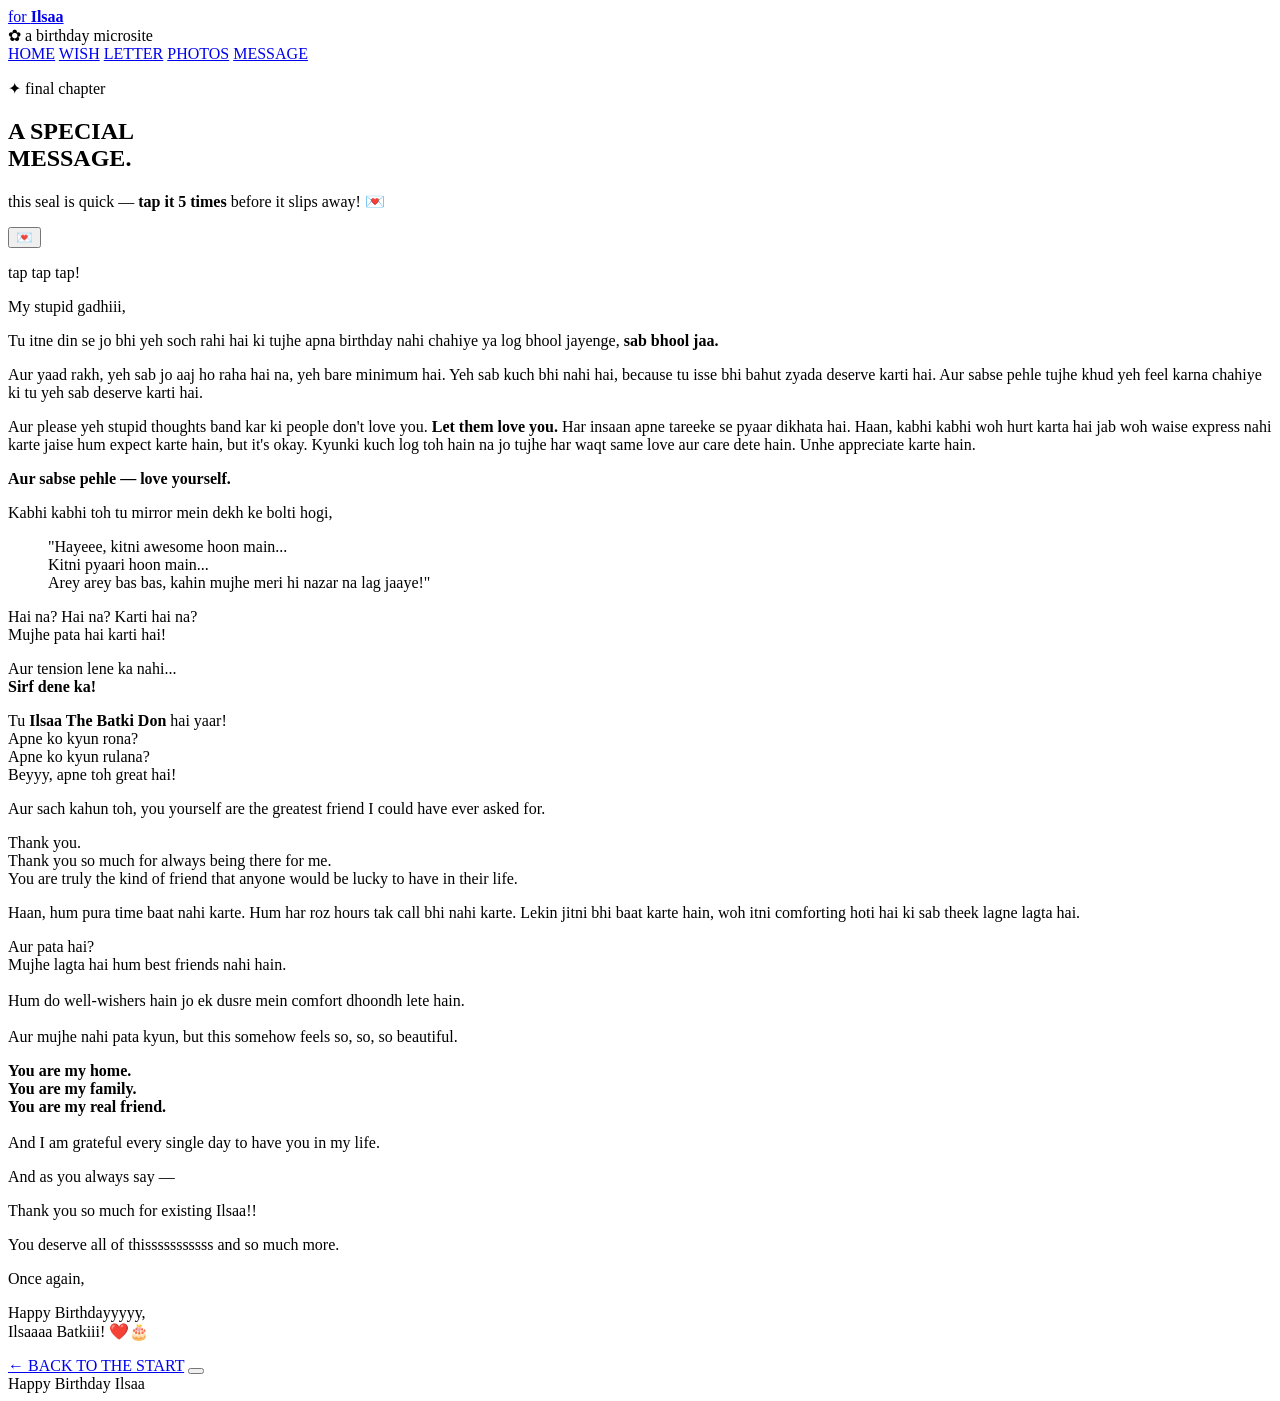
==== message.html @ 118ea4c9 "Add files via upload" ====
<!DOCTYPE html>
<html lang="en">
<head>
  <meta charset="UTF-8" />
  <meta name="viewport" content="width=device-width, initial-scale=1" />
  <title>A Special Message — Ilsaa ✦</title>
  <link rel="icon" href="data:image/svg+xml,<svg xmlns='http://www.w3.org/2000/svg' viewBox='0 0 100 100'><text y='.9em' font-size='90'>💌</text></svg>" />
  <link rel="preconnect" href="https://fonts.googleapis.com" />
  <link rel="preconnect" href="https://fonts.gstatic.com" crossorigin />
  <link href="https://fonts.googleapis.com/css2?family=Archivo+Black&family=Space+Grotesk:wght@400;500;600;700&display=swap" rel="stylesheet" />
  <link rel="stylesheet" href="assets/css/style.css" />
</head>
<body class="page-message">
  <div class="bg" aria-hidden="true">
    <div class="bg-glow"></div>
    <div class="bg-grid"></div>
    <div class="bg-vignette"></div>
  </div>
  <div class="cursor" aria-hidden="true"><span class="cursor-dot"></span></div>

  <header class="topbar">
    <a class="pill brand" href="index.html" data-hover>
      <span class="brand-ava"></span>
      <span class="brand-txt">for <b data-site-name>Ilsaa</b></span>
    </a>
    <div class="topbar-center">✿ a birthday microsite</div>
    <nav class="topnav" aria-label="main">
      <a class="pill" href="index.html" data-hover>HOME</a>
      <a class="pill" href="wish.html" data-hover>WISH</a>
      <a class="pill" href="letter.html" data-hover>LETTER</a>
      <a class="pill" href="photos.html" data-hover>PHOTOS</a>
      <a class="pill active" href="message.html" data-hover>MESSAGE</a>
    </nav>
  </header>

  <main class="stub">
    <p class="stub-kicker">✦ final chapter</p>
    <h2 class="msg-title">A SPECIAL<br />MESSAGE<span class="dot">.</span></h2>

    <section class="msg-card" id="msgCard">
      <!-- locked state: the seal dodges — tap it 5 times to break it -->
      <div class="msg-sealed" id="msgSealed">
        <p class="sealed-note" id="holdNote">this seal is quick — <b>tap it 5 times</b> before it slips away! 💌</p>
        <div class="seal-arena" id="sealArena">
          <button class="jump-seal" id="jumpSeal" data-hover aria-label="tap the seal">💌</button>
        </div>
        <div class="seal-pips" id="sealPips" aria-hidden="true">
          <i></i><i></i><i></i><i></i><i></i>
        </div>
        <p class="sealed-hint" id="holdHint">tap tap tap!</p>
      </div>

      <!-- the message itself -->
      <div class="wish-reveal" id="msgLetter">
        <p class="mp mp-lead">My stupid gadhiii,</p>
        <p class="mp">
          Tu itne din se jo bhi yeh soch rahi hai ki tujhe apna birthday nahi chahiye
          ya log bhool jayenge, <b>sab bhool jaa.</b>
        </p>
        <p class="mp">
          Aur yaad rakh, yeh sab jo aaj ho raha hai na, yeh bare minimum hai.
          Yeh sab kuch bhi nahi hai, because tu isse bhi bahut zyada deserve karti hai.
          Aur sabse pehle tujhe khud yeh feel karna chahiye ki tu yeh sab deserve karti hai.
        </p>
        <p class="mp">
          Aur please yeh stupid thoughts band kar ki people don't love you.
          <b>Let them love you.</b> Har insaan apne tareeke se pyaar dikhata hai.
          Haan, kabhi kabhi woh hurt karta hai jab woh waise express nahi karte jaise hum
          expect karte hain, but it's okay. Kyunki kuch log toh hain na jo tujhe har waqt
          same love aur care dete hain. Unhe appreciate karte hain.
        </p>
        <p class="mp"><b>Aur sabse pehle — love yourself.</b></p>
        <p class="mp">
          Kabhi kabhi toh tu mirror mein dekh ke bolti hogi,
        </p>
        <blockquote class="mp mquote">
          "Hayeee, kitni awesome hoon main...<br />
          Kitni pyaari hoon main...<br />
          Arey arey bas bas, kahin mujhe meri hi nazar na lag jaaye!"
        </blockquote>
        <p class="mp">Hai na? Hai na? Karti hai na?<br />Mujhe pata hai karti hai!</p>
        <p class="mp">Aur tension lene ka nahi...<br /><b>Sirf dene ka!</b></p>
        <p class="mp">
          Tu <b>Ilsaa The Batki Don</b> hai yaar!<br />
          Apne ko kyun rona?<br />
          Apne ko kyun rulana?<br />
          Beyyy, apne toh great hai!
        </p>
        <p class="mp">
          Aur sach kahun toh, you yourself are the greatest friend I could have ever
          asked for.
        </p>
        <p class="mp">
          Thank you.<br />
          Thank you so much for always being there for me.<br />
          You are truly the kind of friend that anyone would be lucky to have in their life.
        </p>
        <p class="mp">
          Haan, hum pura time baat nahi karte. Hum har roz hours tak call bhi nahi karte.
          Lekin jitni bhi baat karte hain, woh itni comforting hoti hai ki sab theek
          lagne lagta hai.
        </p>
        <p class="mp">
          Aur pata hai?<br />
          Mujhe lagta hai hum best friends nahi hain.<br /><br />
          Hum do well-wishers hain jo ek dusre mein comfort dhoondh lete hain.<br /><br />
          Aur mujhe nahi pata kyun, but this somehow feels so, so, so beautiful.
        </p>
        <p class="mp">
          <b>You are my home.<br />
          You are my family.<br />
          You are my real friend.</b><br /><br />
          And I am grateful every single day to have you in my life.
        </p>
        <p class="mp">And as you always say —</p>
        <p class="mp mp-big">Thank you so much for existing Ilsaa!!</p>
        <p class="mp">You deserve all of thisssssssssss and so much more.</p>
        <p class="mp mp-lead2">Once again,</p>
        <p class="mp sign">Happy Birthdayyyyy,<br />Ilsaaaa Batkiii! ❤️🎂</p>
      </div>
    </section>

    <div class="stub-actions">
      <a class="chip solid" href="index.html" data-hover>← BACK TO THE START</a>
      <button class="btn-circle" id="musicBtn" data-hover aria-label="toggle background music" title="background music">
        <span class="eq"><i></i><i></i><i></i><i></i></span>
      </button>
    </div>
  </main>

  <div class="confetti" id="msgConf" aria-hidden="true"></div>

  <footer class="foot">Happy Birthday Ilsaa</footer>

  <audio id="bgm" src="assets/music/message.mp3" loop preload="none"></audio>
  <script src="assets/js/config.js?v=2"></script>
  <script src="assets/js/main.js?v=4"></script>
  <script src="assets/js/message.js?v=3"></script>
</body>
</html>
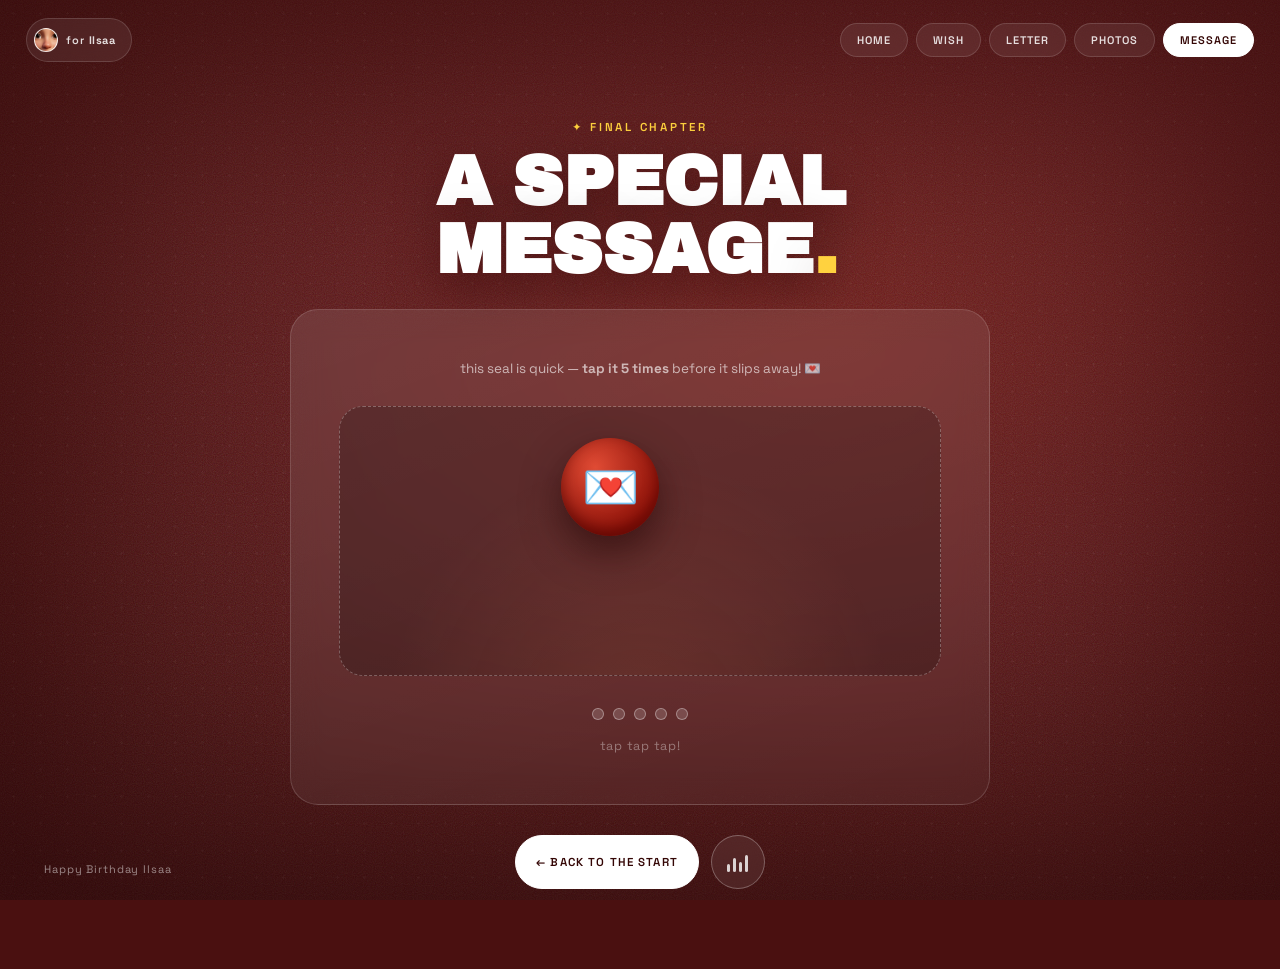
==== commit 6596116c: "Update message.html" ====
--- a/message.html
+++ b/message.html
@@ -83,7 +83,7 @@
         <p class="mp">
           Tu <b>Ilsaa The Batki Don</b> hai yaar!<br />
           Apne ko kyun rona?<br />
-          Apne ko kyun rulana?<br />
+          Apne ko toh rulana hai!!<br />
           Beyyy, apne toh great hai!
         </p>
         <p class="mp">
@@ -102,8 +102,7 @@
         </p>
         <p class="mp">
           Aur pata hai?<br />
-          Mujhe lagta hai hum best friends nahi hain.<br /><br />
-          Hum do well-wishers hain jo ek dusre mein comfort dhoondh lete hain.<br /><br />
+          Hum do well-wishers hain jo ek dusre se baat karke comfort dhoondh lete hain.<br /><br />
           Aur mujhe nahi pata kyun, but this somehow feels so, so, so beautiful.
         </p>
         <p class="mp">
--- a/assets/css/style.css
+++ b/assets/css/style.css
@@ -0,0 +1,1465 @@
+/* ============================================================
+   BIRTHDAY MICROSITE — style system
+   Palette matched to the character photo (deep red studio wall)
+   ============================================================ */
+
+:root {
+  /* palette sampled from the head-turn video's studio wall so the
+     character's background and the site background read as ONE surface */
+  --red-deep: #380a0b;
+  --red-dark: #4a1010;
+  --red-mid:  #5c1617;
+  --red-hot:  #701c19;
+  --accent:   #ffd23f;
+  --accent-2: #ff8a5c;
+  --ink:      #ffffff;
+  --muted:    rgba(255, 255, 255, 0.64);
+  --faint:    rgba(255, 255, 255, 0.38);
+  --glass:    rgba(255, 255, 255, 0.07);
+  --glass-br: rgba(255, 255, 255, 0.14);
+  --font-display: "Archivo Black", "Arial Black", Impact, sans-serif;
+  --font-body: "Space Grotesk", "Segoe UI", system-ui, sans-serif;
+}
+
+* { box-sizing: border-box; margin: 0; padding: 0; }
+
+html { -webkit-text-size-adjust: 100%; overflow-x: hidden; }
+
+body {
+  font-family: var(--font-body);
+  color: var(--ink);
+  background: var(--red-dark);
+  min-height: 100dvh;
+  overflow-x: hidden;
+  position: relative;
+}
+
+::selection { background: var(--accent); color: #2b0605; }
+
+a { color: inherit; text-decoration: none; }
+img { max-width: 100%; display: block; }
+
+:focus-visible {
+  outline: 2px dashed var(--accent);
+  outline-offset: 3px;
+  border-radius: 4px;
+}
+
+@media (hover: hover) and (pointer: fine) {
+  body, a, button { cursor: none; }
+}
+
+/* ---------------- ambient background ---------------- */
+.bg { position: fixed; inset: 0; z-index: -1; pointer-events: none; }
+
+.bg-glow {
+  position: absolute; inset: 0;
+  background:
+    radial-gradient(ellipse 95% 78% at 64% 36%,
+      var(--red-hot) 0%, var(--red-mid) 40%, var(--red-dark) 72%, var(--red-deep) 100%);
+}
+
+.bg-grid {
+  position: absolute; inset: 0;
+  background-image: radial-gradient(rgba(255, 255, 255, 0.07) 1px, transparent 1.3px);
+  background-size: 27px 27px;
+  opacity: 0.55;
+}
+
+.bg-vignette {
+  position: absolute; inset: 0;
+  box-shadow: inset 0 0 240px 70px rgba(30, 0, 0, 0.62);
+  background-image: url("data:image/svg+xml,%3Csvg xmlns='http://www.w3.org/2000/svg' width='140' height='140'%3E%3Cfilter id='n'%3E%3CfeTurbulence type='fractalNoise' baseFrequency='0.9' numOctaves='2'/%3E%3C/filter%3E%3Crect width='140' height='140' filter='url(%23n)' opacity='0.35'/%3E%3C/svg%3E");
+  opacity: 0.5;
+}
+
+/* ---------------- custom cursor ---------------- */
+.cursor {
+  position: fixed; left: 0; top: 0;
+  width: 34px; height: 34px;
+  margin: -17px 0 0 -17px;
+  border: 1.5px solid rgba(255, 255, 255, 0.7);
+  border-radius: 50%;
+  pointer-events: none;
+  z-index: 9999;
+  opacity: 0;
+  transition: opacity 0.3s ease, width 0.22s ease, height 0.22s ease,
+              margin 0.22s ease, background 0.22s ease, border-color 0.22s ease;
+  display: flex; align-items: center; justify-content: center;
+}
+.cursor.on { opacity: 1; }
+.cursor-dot {
+  width: 5px; height: 5px; border-radius: 50%;
+  background: #fff;
+  transition: transform 0.22s ease;
+}
+.cursor.hot {
+  width: 56px; height: 56px; margin: -28px 0 0 -28px;
+  background: rgba(255, 255, 255, 0.1);
+  border-color: rgba(255, 255, 255, 0.95);
+}
+.cursor.hot .cursor-dot { transform: scale(0.6); }
+.cursor.down { width: 26px; height: 26px; margin: -13px 0 0 -13px; }
+
+/* ---------------- top bar ---------------- */
+.topbar {
+  position: fixed;
+  top: 0; left: 0; right: 0;
+  z-index: 60;
+  display: flex;
+  align-items: center;
+  justify-content: space-between;
+  gap: 16px;
+  padding: 18px 26px;
+}
+
+.pill {
+  display: inline-flex;
+  align-items: center;
+  gap: 8px;
+  padding: 9px 16px;
+  border: 1px solid var(--glass-br);
+  border-radius: 999px;
+  background: var(--glass);
+  backdrop-filter: blur(10px);
+  -webkit-backdrop-filter: blur(10px);
+  font-size: 11px;
+  font-weight: 600;
+  letter-spacing: 0.09em;
+  color: rgba(255, 255, 255, 0.85);
+  white-space: nowrap;
+  transition: background 0.2s ease, color 0.2s ease, border-color 0.2s ease, transform 0.2s ease;
+}
+.pill:hover { background: rgba(255, 255, 255, 0.16); border-color: rgba(255, 255, 255, 0.4); transform: translateY(-1px); }
+
+.pill.active,
+.pill.active:hover {
+  background: #fff;
+  border-color: #fff;
+  color: #340605;
+}
+
+.brand { padding-left: 7px; }
+.brand-ava {
+  width: 24px; height: 24px;
+  border-radius: 50%;
+  background: #7d0e07 url("../img/character.png") 52% 40% / 320% no-repeat;
+  border: 1.5px solid rgba(255, 255, 255, 0.85);
+  flex: none;
+}
+.brand-txt b { font-weight: 700; letter-spacing: 0.04em; }
+
+.topbar-center {
+  position: absolute;
+  left: 50%;
+  transform: translateX(-50%);
+  font-size: 12px;
+  letter-spacing: 0.14em;
+  color: rgba(255, 255, 255, 0.8);
+}
+
+.topnav { display: flex; align-items: center; gap: 8px; }
+
+/* ---------------- hero ---------------- */
+.hero {
+  position: relative;
+  min-height: 100dvh;
+  display: grid;
+  grid-template-columns: minmax(300px, 440px) 1fr minmax(180px, 250px);
+  align-items: center;
+  gap: 20px;
+  padding: 96px 44px 120px;
+}
+
+/* left column ------------------------------------------------ */
+.hero-left { position: relative; z-index: 3; }
+.hero-copy { position: relative; z-index: 3; }
+
+.eyebrow {
+  font-size: 11.5px;
+  font-weight: 600;
+  letter-spacing: 0.24em;
+  text-transform: uppercase;
+  color: var(--accent);
+  margin-bottom: 18px;
+}
+
+.display {
+  font-family: "Caveat", "Segoe Print", "Comic Sans MS", cursive;
+  font-weight: 700;
+  font-size: clamp(3.4rem, 7.4vw, 7.4rem);
+  line-height: 0.98;
+  letter-spacing: 0;
+  text-shadow: 0 14px 46px rgba(50, 0, 0, 0.5);
+}
+.display .line { display: block; white-space: nowrap; }
+.display .dot { color: var(--accent); font-style: normal; }
+
+.blurb {
+  margin-top: 22px;
+  max-width: 350px;
+  font-size: 14.5px;
+  line-height: 1.68;
+  color: var(--muted);
+}
+.blurb em { color: #fff; font-style: italic; }
+
+.cta-row {
+  display: flex;
+  align-items: center;
+  gap: 14px;
+  margin-top: 32px;
+}
+
+.btn {
+  display: inline-flex;
+  align-items: center;
+  gap: 10px;
+  padding: 16px 26px;
+  border-radius: 999px;
+  background: linear-gradient(180deg, #ffffff, #f3e7e7);
+  color: #340605;
+  font-size: 12px;
+  font-weight: 700;
+  letter-spacing: 0.11em;
+  box-shadow: 0 14px 34px rgba(30, 0, 0, 0.4);
+  transition: transform 0.22s ease, box-shadow 0.22s ease;
+}
+.btn:hover { transform: translateY(-3px); box-shadow: 0 20px 44px rgba(30, 0, 0, 0.5); }
+.btn .arr { transition: transform 0.22s ease; }
+.btn:hover .arr { transform: translateX(5px); }
+
+.btn-circle {
+  width: 54px; height: 54px;
+  border-radius: 50%;
+  border: 1px solid rgba(255, 255, 255, 0.28);
+  background: rgba(255, 255, 255, 0.07);
+  backdrop-filter: blur(10px);
+  display: flex; align-items: center; justify-content: center;
+  transition: background 0.2s ease, border-color 0.2s ease, transform 0.2s ease;
+  flex: none;
+}
+.btn-circle:hover { background: rgba(255, 255, 255, 0.16); border-color: rgba(255, 255, 255, 0.5); transform: translateY(-3px); }
+
+/* equaliser icon */
+.eq { display: flex; align-items: flex-end; gap: 3px; height: 20px; }
+.eq i {
+  width: 3px; border-radius: 2px;
+  background: rgba(255, 255, 255, 0.8);
+  height: 8px;
+  transition: height 0.3s ease;
+}
+.eq i:nth-child(2) { height: 14px; }
+.eq i:nth-child(3) { height: 10px; }
+.eq i:nth-child(4) { height: 17px; }
+
+.btn-circle.playing .eq i { animation: eq 0.7s ease-in-out infinite alternate; }
+.btn-circle.playing .eq i:nth-child(2) { animation-delay: 0.12s; }
+.btn-circle.playing .eq i:nth-child(3) { animation-delay: 0.24s; }
+.btn-circle.playing .eq i:nth-child(4) { animation-delay: 0.36s; }
+@keyframes eq { from { height: 5px; } to { height: 19px; } }
+
+.btn-circle.missing .eq i { background: rgba(255, 255, 255, 0.35); height: 7px !important; animation: none !important; }
+.btn-circle.missing::after {
+  content: "♪";
+  position: absolute;
+  transform: translate(16px, -14px);
+  font-size: 10px;
+  color: rgba(255, 255, 255, 0.55);
+}
+.btn-circle { position: relative; }
+
+/* stage / character ------------------------------------------ */
+.stage {
+  position: relative;
+  z-index: 1;
+  display: flex;
+  align-items: flex-start;
+  justify-content: center;
+  align-self: stretch;
+}
+
+/* absolute wrapper: her box runs from just under the topbar to the fold */
+.char-anchor {
+  --bh: calc(100dvh - 136px);
+  position: absolute;
+  top: 30px;
+  left: 68%;
+  transform: translateX(-50%);
+  width: min(1080px, 74vw);
+  height: var(--bh);
+  overflow: hidden;
+  /* wide feather so the studio wall dissolves into the site background —
+     the bottom stays solid so her body runs off the fold, grounded */
+  -webkit-mask-image:
+    linear-gradient(to right, transparent 0%, #000 16%, #000 84%, transparent 100%),
+    linear-gradient(to bottom, transparent 0%, #000 11%, #000 100%);
+  mask-image:
+    linear-gradient(to right, transparent 0%, #000 16%, #000 84%, transparent 100%),
+    linear-gradient(to bottom, transparent 0%, #000 11%, #000 100%);
+  -webkit-mask-composite: source-in;
+  mask-composite: intersect;
+}
+
+/* the scrubbed head-turn video, zoomed so she fills the box */
+.char-vid {
+  position: absolute;
+  top: calc(var(--bh) * -0.08);
+  left: calc(50% - var(--bh) * 0.913);
+  width: calc(var(--bh) * 2.098);
+  height: auto;
+  opacity: 0;
+  transform: scale(1.16);
+  transition: opacity 0.5s ease;
+}
+.char-vid.on { opacity: 1; }
+
+.stage-glow {
+  position: absolute;
+  width: 110%;
+  aspect-ratio: 0.95;
+  top: -60px;
+  bottom: auto;
+  left: 0;
+  right: 0;
+  margin: 0 auto;
+  border-radius: 50%;
+  background: radial-gradient(circle,
+    rgba(233, 110, 78, 0.26) 0%,
+    rgba(160, 44, 30, 0.16) 38%,
+    transparent 68%);
+  filter: blur(6px);
+  animation: glow-pulse 5.5s ease-in-out infinite;
+}
+@keyframes glow-pulse { 0%, 100% { opacity: 0.75; transform: scale(1); } 50% { opacity: 1; transform: scale(1.045); } }
+
+.char-tilt {
+  position: relative;
+  perspective: 950px;
+  width: 100%;
+  transform-style: preserve-3d;
+  will-change: transform;
+}
+
+.char {
+  position: relative;
+  animation: float 5.8s ease-in-out infinite;
+  transform-style: preserve-3d;
+  width: 100%;
+  height: 100%;
+}
+@keyframes float { 0%, 100% { transform: translateY(0); } 50% { transform: translateY(-5px); } }
+
+/* cursor-tracking eye windows */
+.eye {
+  position: absolute;
+  transform: translate(-50%, -50%);
+  background-image: url("../img/character.png");
+  background-repeat: no-repeat;
+  pointer-events: none;
+  border-radius: 50%;
+  -webkit-mask-image: radial-gradient(ellipse 50% 50% at 50% 50%, #000 55%, transparent 82%);
+  mask-image: radial-gradient(ellipse 50% 50% at 50% 50%, #000 55%, transparent 82%);
+}
+
+/* decorative orbits + sparks */
+.orbit {
+  position: absolute;
+  border: 1px dashed rgba(255, 255, 255, 0.28);
+  border-radius: 50%;
+  pointer-events: none;
+}
+.orbit::after {
+  content: "";
+  position: absolute;
+  width: 7px; height: 7px;
+  border-radius: 50%;
+  background: var(--accent);
+  top: -3.5px; left: 50%;
+}
+.orbit-a {
+  width: 210px; height: 210px;
+  top: 14%; left: 3%;
+  animation: spin 26s linear infinite;
+}
+.orbit-b {
+  width: 130px; height: 130px;
+  bottom: 15%; right: 7%;
+  border-color: rgba(255, 255, 255, 0.2);
+  animation: spin 18s linear infinite reverse;
+}
+@keyframes spin { to { transform: rotate(360deg); } }
+
+.spark {
+  position: absolute;
+  color: rgba(255, 255, 255, 0.75);
+  pointer-events: none;
+  animation: twinkle 3.4s ease-in-out infinite;
+}
+.spark-1 { top: 18%; right: 14%; font-size: 26px; animation-delay: 0.4s; }
+.spark-2 { bottom: 24%; left: 9%; font-size: 16px; color: var(--accent); animation-delay: 1.3s; }
+.spark-3 { top: 42%; right: 3%; font-size: 13px; animation-delay: 2.1s; }
+@keyframes twinkle { 0%, 100% { opacity: 0.25; transform: scale(0.8) rotate(0deg); } 50% { opacity: 1; transform: scale(1.15) rotate(20deg); } }
+
+/* right column ------------------------------------------------ */
+.hero-meta {
+  position: relative;
+  z-index: 3;
+  justify-self: end;
+  text-align: left;
+  max-width: 240px;
+  padding: 14px 16px;
+  border-radius: 16px;
+  background: rgba(35, 2, 2, 0.38);
+  border: 1px solid rgba(255, 255, 255, 0.14);
+  backdrop-filter: blur(10px);
+  -webkit-backdrop-filter: blur(10px);
+}
+
+.stack { display: flex; align-items: center; margin-bottom: 14px; }
+.mini {
+  width: 36px; height: 36px;
+  border-radius: 50%;
+  border: 2px solid rgba(255, 255, 255, 0.85);
+  background-color: #7d0e07;
+  background-size: 320%;
+  background-repeat: no-repeat;
+  margin-left: -10px;
+  box-shadow: 0 6px 16px rgba(30, 0, 0, 0.4);
+}
+.mini:first-child { margin-left: 0; }
+.m1 { background-image: url("../img/character.png"); background-position: 52% 38%; }
+.m2 { background-image: url("../img/character.png"); background-position: 12% 55%; }
+.m3 { background-image: url("../img/character.png"); background-position: 88% 55%; }
+.mini.badge {
+  background: var(--accent);
+  color: #340605;
+  border-color: #fff;
+  font-size: 12px;
+  font-weight: 700;
+  display: flex; align-items: center; justify-content: center;
+  z-index: 1;
+}
+
+.meta-title { font-size: 13.5px; font-weight: 700; line-height: 1.45; }
+.meta-sub { font-size: 11.5px; color: var(--faint); margin-top: 4px; }
+
+/* ---------------- dock (bottom-right links) ---------------- */
+.dock {
+  position: fixed;
+  right: 24px;
+  bottom: 22px;
+  width: min(520px, 46vw);
+  display: grid;
+  grid-template-columns: 1fr;   /* wide horizontal cards, stacked */
+  gap: 7px;
+  z-index: 50;
+}
+
+/* staggered entrance (opacity only — the deck transforms stay in charge) */
+.dock-card {
+  animation: card-in 0.6s ease backwards;
+}
+.dock-card:nth-child(1) { animation-delay: 0.15s; }
+.dock-card:nth-child(2) { animation-delay: 0.25s; }
+.dock-card:nth-child(3) { animation-delay: 0.35s; }
+.dock-card:nth-child(4) { animation-delay: 0.45s; }
+@keyframes card-in {
+  from { opacity: 0; }
+  to   { opacity: 1; }
+}
+
+/* --- deck: on desktop the four cards are BIG VERTICAL rectangles
+       piled (overlapping) in the bottom-right corner … --- */
+@media (min-width: 861px) {
+  .dock {
+    display: block;      /* not grid — cards are absolutely stacked */
+    gap: 0;
+    right: 26px;
+    bottom: 20px;
+    width: min(212px, 32vw);
+    height: 352px;       /* pile: card + the visible edges of the stack */
+  }
+  .dock .dock-card {
+    position: absolute;
+    left: 0;
+    right: 0;
+    bottom: 0;
+    height: 274px;
+    padding: 17px 15px;
+  }
+  .dock .dock-card:nth-child(1) { z-index: 4; transform: rotate(-1.4deg) translateY(-78px); }
+  .dock .dock-card:nth-child(2) { z-index: 3; transform: rotate(1deg) translateY(-52px); }
+  .dock .dock-card:nth-child(3) { z-index: 2; transform: rotate(-0.8deg) translateY(-26px); }
+  .dock .dock-card:nth-child(4) { z-index: 1; transform: rotate(1.5deg) translateY(0); }
+
+  /* … and deal sideways like a hand of cards while the cursor is over them
+     (horizontal spread = no card ever covers another's content) … */
+  .dock:hover .dock-card:nth-child(1) { transform: translateX(-72vw) rotate(-1.6deg); }
+  .dock:hover .dock-card:nth-child(2) { transform: translateX(-48vw) rotate(1.2deg); }
+  .dock:hover .dock-card:nth-child(3) { transform: translateX(-24vw) rotate(-1deg); }
+  .dock:hover .dock-card:nth-child(4) { transform: translateX(0) rotate(1.4deg); }
+
+  /* vertical card anatomy: title + line on top, big photo panel below */
+  .dock .dock-card .dock-info { max-width: 100%; }
+  .dock .dock-card .dock-info p {
+    display: -webkit-box;
+    -webkit-line-clamp: 2;
+    -webkit-box-orient: vertical;
+    overflow: hidden;
+  }
+  .dock .dock-card .dock-thumb {
+    top: 92px;
+    left: 13px;
+    right: 13px;
+    bottom: 13px;
+    width: auto;
+    height: auto;
+    border-radius: 14px;
+    transform: none;
+    background-size: 240%;
+  }
+  .dock .dock-card:hover .dock-thumb { transform: scale(1.03); }
+}
+/* … and merge back into a single pile when the cursor leaves */
+
+.dock-card {
+  position: relative;
+  display: block;
+  padding: 15px 20px;
+  min-height: 76px;
+  border-radius: 18px;
+  background: linear-gradient(160deg, rgba(255, 255, 255, 0.11), rgba(255, 255, 255, 0.045));
+  border: 1px solid rgba(255, 255, 255, 0.14);
+  backdrop-filter: blur(12px);
+  -webkit-backdrop-filter: blur(12px);
+  overflow: hidden;
+  transform-style: preserve-3d;
+  transition: transform 0.38s cubic-bezier(0.2, 0.9, 0.3, 1.15),
+              border-color 0.25s ease, background 0.25s ease,
+              box-shadow 0.25s ease;
+}
+.dock-card:hover {
+  border-color: rgba(255, 255, 255, 0.45);
+  background: linear-gradient(160deg, rgba(255, 255, 255, 0.19), rgba(255, 255, 255, 0.085));
+  box-shadow: 0 22px 44px rgba(25, 0, 0, 0.45);
+}
+
+/* shine sweep on hover */
+.dock-card::before {
+  content: "";
+  position: absolute;
+  inset: -40%;
+  background: linear-gradient(115deg,
+    transparent 38%,
+    rgba(255, 255, 255, 0.28) 50%,
+    transparent 62%);
+  transform: translateX(-120%);
+  pointer-events: none;
+}
+.dock-card:hover::before { animation: shine 0.85s ease forwards; }
+@keyframes shine { to { transform: translateX(120%); } }
+
+.dock-card h3::after {
+  content: " →";
+  opacity: 0;
+  display: inline-block;
+  transform: translateX(-6px);
+  transition: opacity 0.22s ease, transform 0.22s ease;
+  color: var(--accent);
+}
+.dock-card:hover h3::after { opacity: 1; transform: translateX(0); }
+
+.dock-info { position: relative; z-index: 2; max-width: 74%; }
+.dock-info h3 {
+  font-size: 12.5px;
+  font-weight: 700;
+  letter-spacing: 0.07em;
+  line-height: 1.3;
+}
+.dock-info p {
+  margin-top: 5px;
+  font-size: 11px;
+  line-height: 1.45;
+  color: var(--muted);
+}
+
+.dock-thumb {
+  position: absolute;
+  right: -6px;
+  bottom: -6px;
+  width: 92px; height: 86px;
+  border-radius: 16px;
+  background-color: #7d0e07;
+  background-image: url("../img/character.png");
+  background-size: 300%;
+  background-repeat: no-repeat;
+  transform: rotate(-5deg);
+  opacity: 0.95;
+  transition: transform 0.25s ease;
+}
+.dock-card:hover .dock-thumb { transform: rotate(-2deg) scale(1.06); }
+.t-wish    { background-position: 52% 32%; }
+.t-letter  { background-position: 8% 55%; }
+.t-photos  { background-position: 92% 55%; }
+.t-msg     { background-position: 52% 88%; }
+
+/* ---------------- bottom-right quick chapter ribbon ---------------- */
+.quicknav {
+  position: fixed;
+  right: 22px;
+  bottom: 20px;
+  z-index: 50;
+  display: flex;
+  flex-direction: column;
+  gap: 10px;
+  align-items: flex-end;
+}
+.qn {
+  display: inline-flex;
+  align-items: center;
+  height: 54px;
+  border-radius: 999px;
+  background: linear-gradient(160deg, rgba(255, 255, 255, 0.13), rgba(255, 255, 255, 0.05));
+  border: 1px solid rgba(255, 255, 255, 0.17);
+  backdrop-filter: blur(12px);
+  -webkit-backdrop-filter: blur(12px);
+  box-shadow: 0 12px 30px rgba(25, 0, 0, 0.35);
+  overflow: hidden;
+  animation: card-in 0.55s ease backwards;
+  transition: transform 0.3s cubic-bezier(0.2, 0.9, 0.3, 1.15),
+              background 0.25s ease, border-color 0.25s ease;
+}
+.qn:nth-child(1) { animation-delay: 0.15s; }
+.qn:nth-child(2) { animation-delay: 0.25s; }
+.qn:nth-child(3) { animation-delay: 0.35s; }
+.qn:nth-child(4) { animation-delay: 0.45s; }
+.qn-ico {
+  width: 54px; height: 54px;
+  flex: none;
+  display: flex; align-items: center; justify-content: center;
+  font-size: 24px;
+  line-height: 1;
+}
+.qn-lbl {
+  font-size: 11.5px;
+  font-weight: 700;
+  letter-spacing: 0.1em;
+  color: #fff;
+  white-space: nowrap;
+  max-width: 0;
+  opacity: 0;
+  padding-right: 0;
+  transition: max-width 0.4s cubic-bezier(0.2, 0.9, 0.3, 1),
+              opacity 0.3s ease, padding 0.3s ease;
+}
+.qn:hover {
+  transform: translateX(-8px);
+  background: linear-gradient(160deg, rgba(255, 255, 255, 0.24), rgba(255, 255, 255, 0.1));
+  border-color: rgba(255, 255, 255, 0.45);
+}
+.qn:hover .qn-lbl,
+.qn:focus-visible .qn-lbl {
+  max-width: 170px;
+  opacity: 1;
+  padding-right: 20px;
+}
+@media (max-width: 860px) {
+  /* mobile: hide the scrollbar — swipe just works */
+  html { scrollbar-width: none; -ms-overflow-style: none; }
+  html::-webkit-scrollbar, body::-webkit-scrollbar { display: none; width: 0; height: 0; }
+
+  .quicknav {
+    left: 50%; right: auto;
+    transform: translateX(-50%);
+    bottom: 8px;
+    flex-direction: row;
+    justify-content: center;
+    gap: 4px;
+    padding: 5px 8px;
+    background: rgba(46, 8, 8, 0.66);
+    border: 1px solid rgba(255, 255, 255, 0.14);
+    border-radius: 999px;
+    backdrop-filter: blur(10px);
+    -webkit-backdrop-filter: blur(10px);
+    box-shadow: 0 10px 26px rgba(20, 0, 0, 0.4);
+  }
+  .qn {
+    height: 44px;
+    background: transparent;
+    border: none;
+    box-shadow: none;
+    backdrop-filter: none;
+    -webkit-backdrop-filter: none;
+  }
+  .qn:hover { transform: none; }
+  .qn-ico { width: 44px; height: 44px; font-size: 21px; }
+}
+
+/* ---------------- footer ---------------- */
+.foot {
+  position: fixed;
+  left: 44px;
+  bottom: 24px;
+  font-size: 11px;
+  letter-spacing: 0.08em;
+  color: rgba(255, 255, 255, 0.5);
+  z-index: 5;
+}
+
+/* ---------------- stub pages ---------------- */
+.stub {
+  min-height: 100dvh;
+  display: flex;
+  flex-direction: column;
+  align-items: center;
+  justify-content: center;
+  padding: 120px 22px 80px;
+}
+
+.stub-card {
+  width: min(700px, 100%);
+  background: linear-gradient(160deg, rgba(255, 255, 255, 0.1), rgba(255, 255, 255, 0.04));
+  border: 1px solid rgba(255, 255, 255, 0.15);
+  border-radius: 28px;
+  backdrop-filter: blur(14px);
+  -webkit-backdrop-filter: blur(14px);
+  padding: clamp(28px, 5vw, 52px);
+  position: relative;
+  z-index: 2;
+}
+
+.stub-kicker {
+  font-size: 11.5px;
+  font-weight: 600;
+  letter-spacing: 0.24em;
+  text-transform: uppercase;
+  color: var(--accent);
+  margin-bottom: 14px;
+}
+
+.stub-card h2 {
+  font-family: var(--font-display);
+  font-size: clamp(2.2rem, 6vw, 4.4rem);
+  line-height: 0.96;
+  text-transform: uppercase;
+  letter-spacing: -0.01em;
+}
+.stub-card h2 .dot { color: var(--accent); }
+
+.stub-card p {
+  margin-top: 18px;
+  font-size: 15px;
+  line-height: 1.78;
+  color: rgba(255, 255, 255, 0.8);
+  max-width: 56ch;
+}
+
+.stub-actions { margin-top: 30px; display: flex; gap: 12px; flex-wrap: wrap; }
+
+.chip {
+  display: inline-flex;
+  align-items: center;
+  gap: 8px;
+  padding: 12px 20px;
+  border-radius: 999px;
+  border: 1px solid rgba(255, 255, 255, 0.3);
+  background: rgba(255, 255, 255, 0.08);
+  font-size: 11.5px;
+  font-weight: 600;
+  letter-spacing: 0.1em;
+  transition: background 0.2s ease, transform 0.2s ease;
+}
+.chip:hover { background: rgba(255, 255, 255, 0.18); transform: translateY(-2px); }
+.chip.solid { background: #fff; color: #340605; border-color: #fff; }
+.chip.solid:hover { background: #ffe9ea; }
+
+/* letter paper */
+.paper {
+  margin-top: 26px;
+  background: linear-gradient(175deg, #fdf8ee, #f6ecd9);
+  color: #33210f;
+  border-radius: 6px;
+  padding: clamp(24px, 4vw, 42px);
+  box-shadow: 0 24px 60px rgba(20, 0, 0, 0.45);
+  transform: rotate(-0.7deg);
+  font-family: Georgia, "Times New Roman", serif;
+  position: relative;
+}
+.paper::before {
+  content: "";
+  position: absolute;
+  top: -12px; left: 50%;
+  transform: translateX(-50%) rotate(2deg);
+  width: 110px; height: 26px;
+  background: rgba(255, 255, 255, 0.45);
+  border: 1px solid rgba(255, 255, 255, 0.6);
+  border-radius: 2px;
+}
+.paper p { color: #4a3520; font-size: 15.5px; line-height: 1.9; margin-top: 16px; }
+.paper .sign { margin-top: 24px; font-style: italic; font-size: 18px; color: #7a2010; }
+
+/* letter is gated behind the game win */
+#letterPaper {
+  display: none;
+}
+#letterPaper.opened {
+  display: block;
+  animation: unwrap-in 0.9s cubic-bezier(0.2, 0.9, 0.3, 1.1) both;
+}
+
+/* ---------------- LETTER page — penguin pop game ---------------- */
+.pgame {
+  position: relative;
+  z-index: 2;
+  margin-top: 26px;
+  padding: clamp(18px, 4vw, 28px);
+  border-radius: 24px;
+  background: linear-gradient(160deg, rgba(255, 255, 255, 0.1), rgba(255, 255, 255, 0.04));
+  border: 1px solid rgba(255, 255, 255, 0.15);
+  backdrop-filter: blur(14px);
+  -webkit-backdrop-filter: blur(14px);
+  text-align: center;
+}
+.pgame-title {
+  font-family: var(--font-display);
+  font-size: clamp(1.15rem, 4vw, 1.5rem);
+  letter-spacing: 0.02em;
+  text-transform: uppercase;
+}
+.pgame-sub { margin-top: 8px; font-size: 13.5px; color: var(--muted); min-height: 38px; line-height: 1.5; }
+.pgame-sub.win { color: var(--accent); font-weight: 700; }
+.pgame-hud { margin-top: 12px; display: flex; justify-content: center; gap: 8px; flex-wrap: wrap; }
+.hud-pill {
+  padding: 7px 14px;
+  border-radius: 999px;
+  border: 1px solid rgba(255, 255, 255, 0.25);
+  background: rgba(0, 0, 0, 0.25);
+  font-size: 11.5px;
+  font-weight: 600;
+  letter-spacing: 0.06em;
+  color: var(--muted);
+}
+.hud-pill b { color: var(--accent); }
+.pgame-arena {
+  position: relative;
+  margin-top: 16px;
+  display: grid;
+  grid-template-columns: repeat(3, 1fr);
+  gap: clamp(10px, 3vw, 18px);
+}
+.hole {
+  aspect-ratio: 1.6;
+  border-radius: 999px;
+  background: radial-gradient(ellipse at 50% 35%, rgba(255, 255, 255, 0.12), rgba(0, 0, 0, 0.42));
+  border: 1.5px dashed rgba(255, 255, 255, 0.25);
+  box-shadow: inset 0 8px 18px rgba(0, 0, 0, 0.5);
+}
+.pg-peng {
+  position: absolute;
+  left: 0; top: 0;
+  display: flex; align-items: center; justify-content: center;
+  font-size: clamp(34px, 9vw, 48px);
+  line-height: 1;
+  border: none;
+  background: transparent;
+  border-radius: 999px;
+  transform: translateY(150%) scale(0.4);
+  opacity: 0;
+  pointer-events: none;
+  transition: transform 0.22s cubic-bezier(0.2, 0.9, 0.3, 1.3), opacity 0.16s ease;
+  -webkit-tap-highlight-color: transparent;
+  filter: drop-shadow(0 8px 14px rgba(0, 0, 0, 0.5));
+}
+.pg-peng.up {
+  transform: translateY(0) scale(1);
+  opacity: 1;
+  pointer-events: auto;
+}
+.pg-peng.hit { animation: pg-hit 0.3s ease; }
+@keyframes pg-hit { 50% { transform: translateY(-12%) scale(1.35); } }
+.pg-play { margin-top: 16px; }
+.pgame.playing .pg-play { opacity: 0.45; pointer-events: none; }
+
+@media (min-width: 700px) {
+  .pgame-arena { max-width: 560px; margin-left: auto; margin-right: auto; }
+}
+.paper .verse {
+  margin-top: 26px;
+  text-align: center;
+  font-style: italic;
+  font-size: 17px;
+  line-height: 2;
+  color: #7a2010;
+}
+
+/* ---------------- PHOTOS page ---------------- */
+#galleryZone { display: none; }
+#galleryZone.opened { display: block; animation: par-in 0.8s ease both; }
+
+/* polaroid collage */
+.photo-grid {
+  margin-top: 30px;
+  display: grid;
+  grid-template-columns: repeat(auto-fill, minmax(150px, 1fr));
+  gap: 18px;
+}
+.frame {
+  aspect-ratio: 4 / 5;
+  border-radius: 6px;
+  background: #7d0e07 center / cover no-repeat;
+  border: 7px solid #fdf8ee;
+  box-shadow: 0 16px 36px rgba(20, 0, 0, 0.45);
+  position: relative;
+  overflow: hidden;
+  transition: transform 0.3s ease, box-shadow 0.3s ease;
+  filter: saturate(0.98);
+  rotate: -1.8deg;
+}
+.frame:nth-child(even) { rotate: 1.6deg; }
+.frame:nth-child(3n) { rotate: -0.8deg; }
+.frame:hover {
+  rotate: 0deg;
+  transform: translateY(-7px) scale(1.03);
+  box-shadow: 0 26px 52px rgba(20, 0, 0, 0.6);
+  z-index: 3;
+}
+/* washi tape on top */
+.frame::before {
+  content: "";
+  position: absolute;
+  top: -4px; left: 50%;
+  width: 72px; height: 22px;
+  transform: translateX(-50%) rotate(-3deg);
+  background: linear-gradient(180deg, rgba(255, 255, 255, 0.62), rgba(255, 255, 255, 0.34));
+  border-left: 1px dashed rgba(255, 255, 255, 0.7);
+  border-right: 1px dashed rgba(255, 255, 255, 0.7);
+  z-index: 4;
+}
+.frame::after {
+  content: attr(data-cap);
+  position: absolute;
+  left: 8px; bottom: 8px;
+  font-size: 10px;
+  font-weight: 600;
+  letter-spacing: 0.06em;
+  background: rgba(30, 0, 0, 0.55);
+  backdrop-filter: blur(6px);
+  padding: 5px 9px;
+  border-radius: 999px;
+  z-index: 4;
+}
+/* staggered entrance once the gallery unlocks */
+#galleryZone.opened .frame { animation: par-in 0.6s ease backwards; }
+#galleryZone.opened .frame:nth-child(1) { animation-delay: 0.10s; }
+#galleryZone.opened .frame:nth-child(2) { animation-delay: 0.20s; }
+#galleryZone.opened .frame:nth-child(3) { animation-delay: 0.30s; }
+#galleryZone.opened .frame:nth-child(4) { animation-delay: 0.40s; }
+#galleryZone.opened .frame:nth-child(5) { animation-delay: 0.50s; }
+#galleryZone.opened .frame:nth-child(6) { animation-delay: 0.60s; }
+#galleryZone.opened .frame:nth-child(7) { animation-delay: 0.70s; }
+#galleryZone.opened .frame:nth-child(8) { animation-delay: 0.80s; }
+
+/* the squad sitting together, looking at her photos */
+.scene {
+  position: relative;
+  margin-top: 44px;
+  padding-top: 46px;
+  text-align: center;
+}
+.scene-friends span {
+  display: inline-block;
+  font-size: clamp(34px, 8vw, 48px);
+  margin: 0 12px;
+  animation: bob 2.4s ease-in-out infinite;
+  filter: drop-shadow(0 10px 14px rgba(30, 0, 0, 0.45));
+}
+.scene-friends span:nth-child(2) { animation-delay: 0.45s; }
+.scene-friends span:nth-child(3) { animation-delay: 0.9s; }
+@keyframes bob {
+  0%, 100% { transform: translateY(0) rotate(-4deg); }
+  50% { transform: translateY(-10px) rotate(4deg); }
+}
+.scene-hearts {
+  position: absolute;
+  top: 0; left: 0; right: 0;
+  height: 46px;
+  pointer-events: none;
+}
+.scene-hearts span {
+  position: absolute;
+  bottom: 0;
+  font-size: 17px;
+  color: #ff7d8e;
+  opacity: 0;
+  animation: heart-rise 3.2s linear infinite;
+}
+.scene-hearts span:nth-child(1) { left: 30%; animation-delay: 0s; }
+.scene-hearts span:nth-child(2) { left: 44%; animation-delay: 1.1s; font-size: 14px; }
+.scene-hearts span:nth-child(3) { left: 55%; animation-delay: 2s; }
+.scene-hearts span:nth-child(4) { left: 66%; animation-delay: 0.6s; font-size: 13px; }
+.scene-hearts span:nth-child(5) { left: 49%; animation-delay: 2.6s; font-size: 15px; }
+@keyframes heart-rise {
+  0% { transform: translateY(8px) scale(0.6); opacity: 0; }
+  14% { opacity: 1; }
+  80% { opacity: 0.85; }
+  100% { transform: translateY(-70px) rotate(16deg) scale(1.1); opacity: 0; }
+}
+.scene-cap {
+  margin-top: 12px;
+  font-size: 12.5px;
+  letter-spacing: 0.06em;
+  color: var(--muted);
+}
+
+/* 🦆 duck chase — pond + swimming duck */
+.pond {
+  position: relative;
+  margin-top: 16px;
+  height: clamp(150px, 38vw, 205px);
+  border-radius: 22px;
+  overflow: hidden;
+  background:
+    linear-gradient(180deg, rgba(255, 255, 255, 0.07), transparent 38%),
+    linear-gradient(180deg, #2f6079, #1c3d53);
+  border: 1.5px solid rgba(255, 255, 255, 0.22);
+  box-shadow: inset 0 14px 34px rgba(0, 0, 0, 0.35);
+}
+.pond::before,
+.pond::after {
+  content: "";
+  position: absolute;
+  left: -12%; right: -12%;
+  height: 13px;
+  border-radius: 50%;
+  background: repeating-linear-gradient(90deg, transparent 0 30px, rgba(255, 255, 255, 0.13) 30px 62px);
+  animation: ripple 5s ease-in-out infinite alternate;
+  pointer-events: none;
+}
+.pond::before { top: 30%; }
+.pond::after { top: 68%; animation-delay: 1.6s; }
+@keyframes ripple { from { transform: translateX(-20px); } to { transform: translateX(20px); } }
+.duck {
+  position: absolute;
+  left: 0; top: 38%;
+  font-size: clamp(36px, 9vw, 50px);
+  line-height: 1;
+  font-family: "Segoe UI Emoji", "Apple Color Emoji", "Noto Color Emoji", sans-serif;
+  font-variant-emoji: emoji;
+  border: none;
+  background: none;
+  padding: 0;
+  z-index: 2;
+  visibility: hidden;             /* only shown during a round */
+  -webkit-tap-highlight-color: transparent;
+  transition: scale 0.16s ease;
+  filter: drop-shadow(0 8px 10px rgba(0, 0, 0, 0.4));
+}
+/* transform-based swimming = GPU-smooth, no layout thrash */
+@keyframes swim-r {
+  from { transform: translateX(calc(-100% - 16px)); }
+  to   { transform: translateX(calc(var(--pw, 420px) + 16px)); }
+}
+@keyframes swim-l {
+  from { transform: translateX(calc(var(--pw, 420px) + 16px)) scaleX(-1); }
+  to   { transform: translateX(calc(-100% - 16px)) scaleX(-1); }
+}
+.duck.swim-r { animation: swim-r var(--dur, 2s) linear forwards; }
+.duck.swim-l { animation: swim-l var(--dur, 2s) linear forwards; }
+.duck.hiding { scale: 0; pointer-events: none; }
+
+/* critters crawling here and there across the page */
+.crawl-layer {
+  position: fixed;
+  inset: 0;
+  z-index: 30;
+  pointer-events: none;
+  overflow: hidden;
+}
+.crawl {
+  position: absolute;
+  font-size: clamp(22px, 4vw, 30px);
+  filter: drop-shadow(0 6px 10px rgba(30, 0, 0, 0.45));
+  will-change: left, top;
+}
+.crawl.c1 { animation: crawl-a 34s linear infinite; }
+.crawl.c2 { animation: crawl-b 28s linear infinite; transform: scaleX(-1); }
+.crawl.c3 { animation: crawl-c 42s linear infinite; }
+.crawl.c4 { animation: crawl-d 30s linear infinite; transform: scaleX(-1); }
+@keyframes crawl-a {
+  0% { left: -6vw; top: 26vh; }
+  50% { left: 48vw; top: 36vh; }
+  100% { left: 106vw; top: 29vh; }
+}
+@keyframes crawl-b {
+  0% { left: 106vw; top: 70vh; }
+  50% { left: 52vw; top: 78vh; }
+  100% { left: -6vw; top: 71vh; }
+}
+@keyframes crawl-c {
+  0% { left: -6vw; top: 56vh; }
+  33% { left: 30vw; top: 48vh; }
+  66% { left: 62vw; top: 63vh; }
+  100% { left: 106vw; top: 55vh; }
+}
+@keyframes crawl-d {
+  0% { left: 64vw; top: -6vh; }
+  50% { left: 75vw; top: 52vh; }
+  100% { left: 58vw; top: 106vh; }
+}
+@media (max-width: 560px) {
+  .crawl.c4 { display: none; }
+}
+
+/* ---------------- responsive ---------------- */
+@media (min-width: 1101px) and (min-height: 660px) {
+  body { height: 100dvh; overflow: hidden; }
+}
+
+@media (max-width: 1320px) {
+  .topbar-center { display: none; }
+}
+
+@media (max-width: 1100px) {
+  .hero { grid-template-columns: minmax(280px, 400px) 1fr; padding: 96px 28px 200px; }
+  .hero-meta { display: none; }
+  .char-anchor { left: 64%; width: min(960px, 80vw); }
+  .dock { width: min(470px, 56vw); }
+  .foot { left: 28px; }
+}
+
+@media (max-width: 860px) {
+  .hero {
+    display: flex;
+    flex-direction: column;
+    gap: 6px;
+    padding: 92px 20px 40px;
+    min-height: auto;
+  }
+  .stage {
+    order: 2;
+    width: 100%;
+    align-self: auto;
+    align-items: center;
+  }
+  .char-anchor {
+    position: static;
+    transform: none;
+    --bh: 62vh;
+    width: min(860px, 102vw);
+    height: var(--bh);
+    margin: 0 auto;
+  }
+  .char-tilt { width: 100%; height: 100%; }
+  .stage-glow { width: 110%; top: -30px; bottom: auto; }
+  .hero-copy { text-align: center; margin-top: 0; order: 1; }
+  .hero-left { display: contents; }
+  .hero-after { order: 3; text-align: center; }
+  .blurb { margin-left: auto; margin-right: auto; }
+  .cta-row { justify-content: center; }
+  .display .line { white-space: normal; }
+  .display { font-size: clamp(2.9rem, 13vw, 5rem); }
+  .orbit-a { width: 130px; height: 130px; top: 6%; left: -2%; }
+  .orbit-b { width: 90px; height: 90px; }
+
+  .topbar { padding: 14px 14px; gap: 10px; }
+  .topnav { overflow-x: auto; scrollbar-width: none; -ms-overflow-style: none; }
+  .topnav::-webkit-scrollbar { display: none; }
+  .pill { padding: 8px 13px; font-size: 10.5px; }
+
+  .dock {
+    position: static;
+    width: auto;
+    margin-top: 34px;
+    padding: 0 20px 10px;
+    grid-template-columns: 1fr;
+  }
+  .foot { position: static; text-align: center; padding: 26px 0 34px; }
+}
+
+@media (max-width: 560px) {
+  .dock { grid-template-columns: 1fr; }
+  .brand-txt { display: none; }
+  .brand { padding: 7px; }
+}
+
+/* ---------------- MESSAGE page — catch-the-squad game ---------------- */
+.msg-title {
+  font-family: var(--font-display);
+  font-size: clamp(2.2rem, 6vw, 4.4rem);
+  line-height: 0.96;
+  text-transform: uppercase;
+  letter-spacing: -0.01em;
+  text-shadow: 0 14px 46px rgba(50, 0, 0, 0.5);
+}
+.msg-title .dot { color: var(--accent); }
+
+.msg-hunt {
+  position: relative;
+  z-index: 2;
+  margin-top: 22px;
+  text-align: center;
+}
+.hunt-line { font-size: 14px; color: var(--muted); letter-spacing: 0.02em; }
+.hunt-line b { color: var(--accent); }
+.hunt-line.done { color: var(--accent); font-weight: 600; }
+.hunt-dots { margin-top: 12px; display: flex; justify-content: center; gap: 10px; }
+.hdot {
+  width: 44px; height: 44px;
+  display: flex; align-items: center; justify-content: center;
+  font-size: 20px;
+  border-radius: 50%;
+  border: 1.5px dashed rgba(255, 255, 255, 0.35);
+  filter: grayscale(1) opacity(0.45);
+  transition: filter 0.3s ease, transform 0.3s ease, border-color 0.3s ease, background 0.3s ease;
+}
+.hdot.got {
+  filter: none;
+  border-style: solid;
+  border-color: var(--accent);
+  background: rgba(255, 210, 63, 0.12);
+  transform: scale(1.12);
+}
+
+.msg-card {
+  position: relative;
+  z-index: 2;
+  width: min(700px, 100%);
+  margin-top: 26px;
+}
+
+/* locked state: wrapped gift */
+.gift {
+  font-size: clamp(74px, 12vw, 110px);
+  line-height: 1;
+  animation: gift-shake 2.6s ease-in-out infinite;
+  filter: drop-shadow(0 18px 30px rgba(30, 0, 0, 0.5));
+}
+@keyframes gift-shake {
+  0%, 100% { transform: rotate(-3deg); }
+  30% { transform: rotate(3deg) translateY(-6px); }
+  45% { transform: rotate(-2deg); }
+  60% { transform: rotate(2deg) translateY(-3px); }
+}
+.sealed-note { text-align: center; font-size: 13.5px; color: var(--muted); line-height: 1.6; }
+
+/* the revealed wish — warm paper card */
+.wish-reveal {
+  display: none;
+  background: linear-gradient(175deg, #fdf8ee, #f6ecd9);
+  color: #33210f;
+  border-radius: 6px;
+  padding: clamp(24px, 4vw, 42px);
+  box-shadow: 0 24px 60px rgba(20, 0, 0, 0.45);
+  font-family: Georgia, "Times New Roman", serif;
+  position: relative;
+}
+.wish-reveal::before {
+  content: "";
+  position: absolute;
+  top: -12px; left: 50%;
+  transform: translateX(-50%) rotate(2deg);
+  width: 110px; height: 26px;
+  background: rgba(255, 255, 255, 0.5);
+  border: 1px solid rgba(255, 255, 255, 0.65);
+  border-radius: 2px;
+}
+.msg-card.open .wish-reveal { display: block; animation: unwrap-in 0.9s cubic-bezier(0.2, 0.9, 0.3, 1.1) both; }
+@keyframes unwrap-in { from { opacity: 0; transform: translateY(34px) rotate(1.5deg) scale(0.96); } to { opacity: 1; transform: rotate(-0.7deg); } }
+.mp { color: #4a3520; font-size: 15.5px; line-height: 1.9; margin-top: 16px; opacity: 0; transform: translateY(14px); animation: mp-in 0.7s ease forwards; }
+@keyframes mp-in { to { opacity: 1; transform: none; } }
+.mp.mp1 { margin-top: 0; font-style: italic; animation-delay: 0.1s; }
+.mp.mp2 { animation-delay: 0.3s; }
+.mp.mp3 { animation-delay: 0.55s; }
+.mp.mp4 { animation-delay: 0.8s; }
+.mp.mp5 { animation-delay: 1.1s; }
+.mp.sign {
+  margin-top: 26px;
+  font-family: var(--font-display);
+  font-size: clamp(1.5rem, 4vw, 2.4rem);
+  text-transform: uppercase;
+  color: #7d0e07;
+  font-style: normal;
+}
+
+/* the squad — floating around the page */
+.critter {
+  position: fixed;
+  z-index: 40;
+  width: 58px; height: 58px;
+  font-size: 30px;
+  line-height: 1;
+  display: flex; align-items: center; justify-content: center;
+  border: none; background: none;
+  filter: drop-shadow(0 10px 18px rgba(30, 0, 0, 0.45));
+  pointer-events: auto;
+  transition: transform 0.18s ease;
+}
+.critter:hover { transform: scale(1.22) rotate(-6deg); }
+.critter:focus-visible { outline: 2px dashed var(--accent); outline-offset: 4px; border-radius: 12px; }
+.msg-sealed.gone { opacity: 0 !important; transform: scale(0.92) !important; pointer-events: none !important; }
+.critter.caught {
+  animation: crit-pop 0.55s cubic-bezier(0.2, 0.9, 0.3, 1.2) forwards;
+  pointer-events: none;
+}
+@keyframes crit-pop {
+  0% { transform: scale(1); }
+  45% { transform: scale(1.65) rotate(14deg); filter: drop-shadow(0 0 22px rgba(255, 210, 63, 0.9)); }
+  100% { transform: scale(0) rotate(-30deg) translateY(-60px); opacity: 0; }
+}
+/* sealed card shell (gift state) */
+.msg-sealed {
+  display: flex;
+  flex-direction: column;
+  align-items: center;
+  gap: 18px;
+  padding: clamp(30px, 5vw, 48px);
+  border-radius: 28px;
+  background: linear-gradient(160deg, rgba(255, 255, 255, 0.1), rgba(255, 255, 255, 0.04));
+  border: 1px solid rgba(255, 255, 255, 0.15);
+  backdrop-filter: blur(14px);
+  -webkit-backdrop-filter: blur(14px);
+  transition: opacity 0.6s ease, transform 0.6s ease;
+}
+.msg-card.open .msg-sealed { opacity: 0; transform: scale(0.92); pointer-events: none; position: absolute; inset: 0; }
+.cr-penguin   { animation: drift-a 11s ease-in-out infinite alternate; }
+.cr-butterfly { animation: drift-b 9s ease-in-out infinite alternate; }
+.cr-duck      { animation: drift-c 13s ease-in-out infinite alternate; }
+@keyframes drift-a {
+  0%   { left: 6vw;  top: 24vh; }
+  40%  { left: 20vw; top: 62vh; }
+  75%  { left: 10vw; top: 40vh; }
+  100% { left: 26vw; top: 22vh; }
+}
+@keyframes drift-b {
+  0%   { left: 84vw; top: 20vh; }
+  35%  { left: 66vw; top: 34vh; }
+  70%  { left: 88vw; top: 58vh; }
+  100% { left: 72vw; top: 24vh; }
+}
+@keyframes drift-c {
+  0%   { left: 46vw; top: 74vh; }
+  30%  { left: 30vw; top: 84vh; }
+  65%  { left: 60vw; top: 86vh; }
+  100% { left: 42vw; top: 72vh; }
+}
+
+/* MESSAGE page — tap the dodging seal (5 taps to break it) */
+.sealed-hint { font-size: 12.5px; color: var(--faint); letter-spacing: 0.06em; min-height: 18px; }
+.seal-arena {
+  position: relative;
+  width: 100%;
+  height: clamp(200px, 48vw, 270px);
+  margin-top: 8px;
+  border-radius: 24px;
+  background:
+    radial-gradient(ellipse at 50% 120%, rgba(255, 130, 90, 0.14), transparent 60%),
+    rgba(0, 0, 0, 0.2);
+  border: 1.5px dashed rgba(255, 255, 255, 0.28);
+  overflow: hidden;
+  touch-action: manipulation;
+}
+.jump-seal {
+  position: absolute;
+  left: 50%; top: 30%;
+  width: clamp(78px, 22vw, 98px);
+  height: clamp(78px, 22vw, 98px);
+  border: none;
+  border-radius: 50%;
+  background: radial-gradient(circle at 35% 30%, #e04b34, #8d1108 72%);
+  box-shadow: 0 16px 38px rgba(30, 0, 0, 0.55), inset 0 -6px 14px rgba(60, 0, 0, 0.5);
+  font-size: clamp(34px, 10vw, 46px);
+  line-height: 1;
+  display: flex; align-items: center; justify-content: center;
+  -webkit-tap-highlight-color: transparent;
+  -webkit-user-select: none;
+  user-select: none;
+  transition: left 0.3s cubic-bezier(0.2, 0.9, 0.3, 1.25),
+              top 0.3s cubic-bezier(0.2, 0.9, 0.3, 1.25),
+              scale 0.15s ease;
+  animation: seal-jig 1.7s ease-in-out infinite;
+}
+@keyframes seal-jig { 0%, 100% { transform: rotate(-3deg); } 50% { transform: rotate(3deg) translateY(-5px); } }
+.jump-seal:active { scale: 0.86; }
+.seal-pips {
+  display: flex;
+  gap: 9px;
+  justify-content: center;
+  margin-top: 14px;
+}
+.seal-pips i {
+  width: 12px; height: 12px;
+  border-radius: 50%;
+  background: rgba(255, 255, 255, 0.16);
+  border: 1px solid rgba(255, 255, 255, 0.35);
+  transition: background 0.25s ease, transform 0.25s ease, border-color 0.25s ease;
+}
+.seal-pips i.on {
+  background: var(--accent);
+  border-color: var(--accent);
+  transform: scale(1.22);
+}
+
+/* message page — poem-ish pull quotes & sign-off */
+.mquote {
+  margin-top: 14px;
+  padding-left: 18px;
+  border-left: 3px solid #c9a24b;
+  font-style: italic;
+  color: #5a3d1f;
+  line-height: 1.85;
+}
+.mp-big { font-family: var(--font-display); font-size: clamp(1.15rem, 3.6vw, 1.7rem); color: #7a2010; text-transform: none; }
+.mp.sign { font-style: normal; }
+.mp-lead { font-style: italic; }
+.mp-lead2 { margin-bottom: -6px; }
+
+/* catch shout */
+.catch-pop {
+  position: fixed;
+  left: 50%; top: 18vh;
+  transform: translateX(-50%) scale(0.6);
+  z-index: 50;
+  padding: 10px 22px;
+  border-radius: 999px;
+  background: rgba(0, 0, 0, 0.55);
+  border: 1px solid rgba(255, 255, 255, 0.25);
+  backdrop-filter: blur(8px);
+  font-size: 14px;
+  font-weight: 600;
+  color: #fff;
+  opacity: 0;
+  pointer-events: none;
+  transition: opacity 0.25s ease, transform 0.25s cubic-bezier(0.2, 0.9, 0.3, 1.3);
+}
+.catch-pop.show { opacity: 1; transform: translateX(-50%) scale(1); }
+
+/* emoji confetti burst on unlock */
+.confetti {
+  position: fixed; inset: 0;
+  z-index: 45;
+  pointer-events: none;
+}
+.confetti span {
+  position: absolute;
+  left: 50%; top: 45%;
+  font-size: 26px;
+  animation: conf 1.5s ease-out forwards;
+}
+@keyframes conf {
+  from { transform: translate(0, 0) rotate(0deg) scale(0.6); opacity: 1; }
+  to   { transform: translate(var(--dx), var(--dy)) rotate(var(--rot)) scale(1.15); opacity: 0; }
+}
+
+@media (max-width: 860px) {
+  .critter { width: 52px; height: 52px; font-size: 26px; }
+  .hdot { width: 38px; height: 38px; font-size: 17px; }
+}
+
+@media (prefers-reduced-motion: reduce) {
+  *, *::before, *::after {
+    animation-duration: 0.001s !important;
+    animation-iteration-count: 1 !important;
+    transition-duration: 0.001s !important;
+  }
+}
